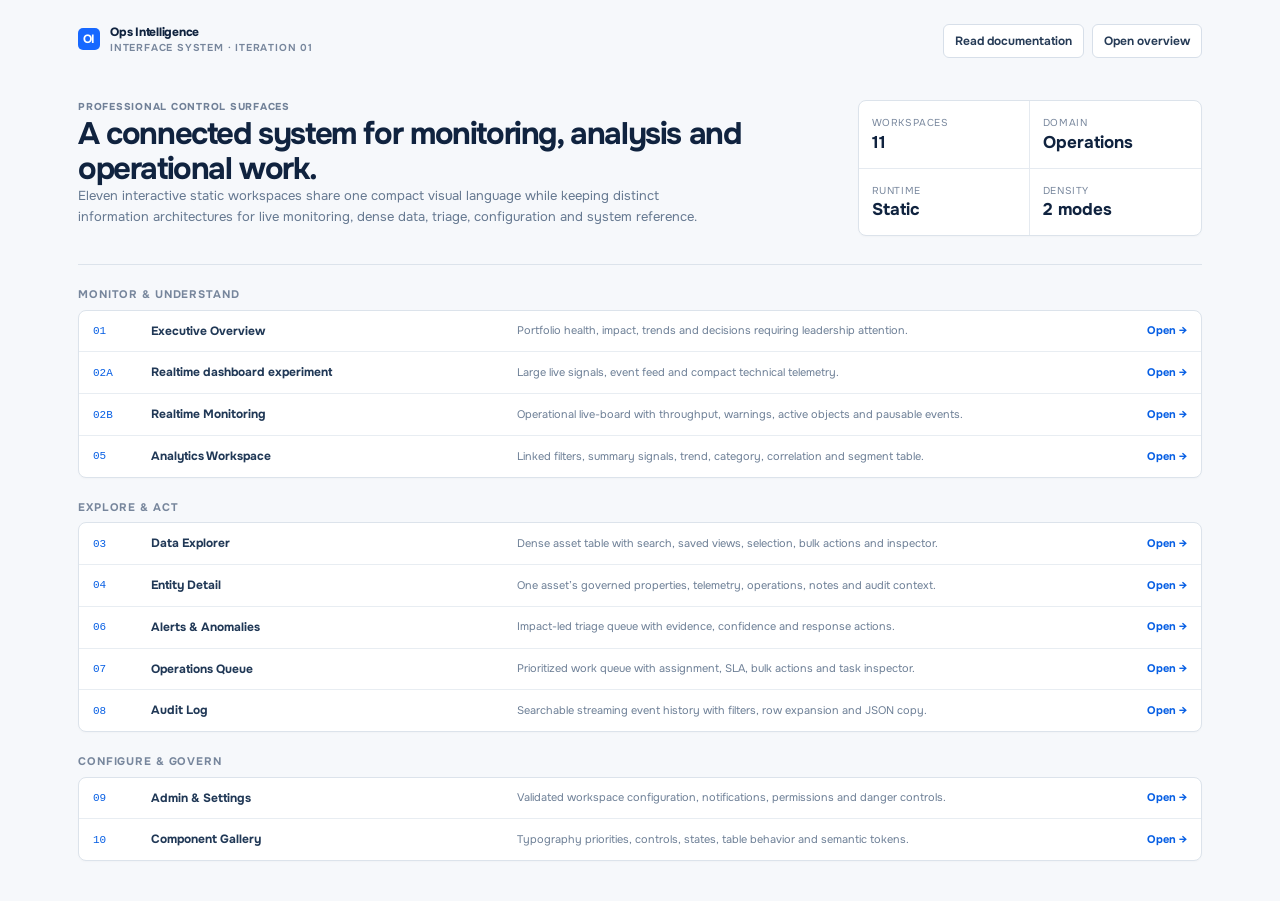
==== index.html @ 705f3518 "Initial operations intelligence prototype" ====
<!doctype html>
<html lang="en">
<head>
  <meta charset="utf-8">
  <meta name="viewport" content="width=device-width,initial-scale=1">
  <title>Ops Intelligence · Interface System</title>
  <link rel="stylesheet" href="assets/css/tokens.css">
  <link rel="stylesheet" href="assets/css/base.css">
  <link rel="stylesheet" href="assets/css/experimental-realtime.css">
  <link rel="stylesheet" href="assets/css/experimental-typography.css">
  <link rel="stylesheet" href="assets/css/workspace-pages.css">
  <link rel="stylesheet" href="assets/css/system-contract.css">
</head>
<body class="exp-body workspace-body">
  <main class="catalog-main">
    <header class="catalog-header">
      <div class="catalog-brand"><b class="catalog-brand-mark">OI</b><span>Ops Intelligence<small>Interface system · iteration 01</small></span></div>
      <div class="catalog-header-actions"><a class="ws-btn" href="README.md">Read documentation</a><a class="ws-btn ws-btn-primary" href="pages/overview.html">Open overview</a></div>
    </header>
    <section class="ws-catalog-intro">
      <div><div class="ws-eyebrow">Professional control surfaces</div><h1>A connected system for monitoring, analysis and operational work.</h1><p>Eleven interactive static workspaces share one compact visual language while keeping distinct information architectures for live monitoring, dense data, triage, configuration and system reference.</p></div>
      <div class="ws-catalog-facts"><div class="ws-catalog-fact"><span>Workspaces</span><b>11</b></div><div class="ws-catalog-fact"><span>Domain</span><b>Operations</b></div><div class="ws-catalog-fact"><span>Runtime</span><b>Static</b></div><div class="ws-catalog-fact"><span>Density</span><b>2 modes</b></div></div>
    </section>
    <section class="ws-catalog-group"><h2>Monitor &amp; understand</h2><div class="ws-catalog-list">
      <a class="ws-catalog-row" href="pages/overview.html"><span class="ws-catalog-index">01</span><strong>Executive Overview</strong><p>Portfolio health, impact, trends and decisions requiring leadership attention.</p><em>Open →</em></a>
      <a class="ws-catalog-row" href="pages/experimental-realtime.html"><span class="ws-catalog-index">02A</span><strong>Realtime dashboard experiment</strong><p>Large live signals, event feed and compact technical telemetry.</p><em>Open →</em></a>
      <a class="ws-catalog-row" href="pages/monitoring.html"><span class="ws-catalog-index">02B</span><strong>Realtime Monitoring</strong><p>Operational live-board with throughput, warnings, active objects and pausable events.</p><em>Open →</em></a>
      <a class="ws-catalog-row" href="pages/analytics.html"><span class="ws-catalog-index">05</span><strong>Analytics Workspace</strong><p>Linked filters, summary signals, trend, category, correlation and segment table.</p><em>Open →</em></a>
    </div></section>
    <section class="ws-catalog-group"><h2>Explore &amp; act</h2><div class="ws-catalog-list">
      <a class="ws-catalog-row" href="pages/data-explorer.html"><span class="ws-catalog-index">03</span><strong>Data Explorer</strong><p>Dense asset table with search, saved views, selection, bulk actions and inspector.</p><em>Open →</em></a>
      <a class="ws-catalog-row" href="pages/entity-detail.html"><span class="ws-catalog-index">04</span><strong>Entity Detail</strong><p>One asset’s governed properties, telemetry, operations, notes and audit context.</p><em>Open →</em></a>
      <a class="ws-catalog-row" href="pages/alerts.html"><span class="ws-catalog-index">06</span><strong>Alerts &amp; Anomalies</strong><p>Impact-led triage queue with evidence, confidence and response actions.</p><em>Open →</em></a>
      <a class="ws-catalog-row" href="pages/operations.html"><span class="ws-catalog-index">07</span><strong>Operations Queue</strong><p>Prioritized work queue with assignment, SLA, bulk actions and task inspector.</p><em>Open →</em></a>
      <a class="ws-catalog-row" href="pages/audit-log.html"><span class="ws-catalog-index">08</span><strong>Audit Log</strong><p>Searchable streaming event history with filters, row expansion and JSON copy.</p><em>Open →</em></a>
    </div></section>
    <section class="ws-catalog-group"><h2>Configure &amp; govern</h2><div class="ws-catalog-list">
      <a class="ws-catalog-row" href="pages/settings.html"><span class="ws-catalog-index">09</span><strong>Admin &amp; Settings</strong><p>Validated workspace configuration, notifications, permissions and danger controls.</p><em>Open →</em></a>
      <a class="ws-catalog-row" href="pages/components.html"><span class="ws-catalog-index">10</span><strong>Component Gallery</strong><p>Typography priorities, controls, states, table behavior and semantic tokens.</p><em>Open →</em></a>
    </div></section>
  </main>
</body>
</html>
---- assets/css/tokens.css ----
:root{--canvas:#f4f6f7;--surface:#fff;--surface-subtle:#f8fafb;--surface-raised:#fff;--border:#dce2e7;--border-strong:#c5cdd5;--ink:#171a1d;--ink-2:#4f5963;--muted:#7b858f;--inverse:#fff;--lime:#cff22b;--sky:#9edcf4;--blue:#3b82f6;--green:#3fa36c;--amber:#d59a22;--red:#d96555;--live:#a4d91f;--selected:#e9f2ff;--disabled:#b8c0c7;--r-xs:4px;--r-sm:6px;--r-md:10px;--r-lg:14px;--s1:4px;--s2:8px;--s3:12px;--s4:16px;--s5:20px;--s6:24px;--s8:32px;--font:Inter,ui-sans-serif,system-ui,-apple-system,BlinkMacSystemFont,"Segoe UI",sans-serif;--mono:ui-monospace,SFMono-Regular,Menlo,Consolas,monospace;--shadow:0 1px 2px rgba(20,30,40,.06);--raised:0 8px 24px rgba(20,30,40,.1);--control:36px;--row:40px;--gap:16px;--nav:232px;--chart1:#305e8e;--chart2:#8bbd27;--chart3:#d59a22;--chart4:#8b6ac9;--chart5:#d96555;--motion:160ms ease}
[data-density="compact"]{--control:30px;--row:32px;--gap:12px}
@media(prefers-reduced-motion:reduce){:root{--motion:0ms}}
---- assets/css/base.css ----
*{box-sizing:border-box}html{font-family:var(--font);color:var(--ink);background:var(--canvas);font-size:14px}body{margin:0;min-width:1080px;background:var(--canvas)}button,input,select,textarea{font:inherit}button{cursor:pointer}button:focus-visible,input:focus-visible,select:focus-visible,textarea:focus-visible,a:focus-visible{outline:3px solid color-mix(in srgb,var(--blue),white 55%);outline-offset:2px}a{color:inherit;text-decoration:none}h1,h2,h3,p{margin:0}h1{font-size:24px;letter-spacing:-.03em}h2{font-size:18px;letter-spacing:-.02em}h3{font-size:15px}.muted,.helper{color:var(--muted)}.mono{font-family:var(--mono)}.numeric{font-variant-numeric:tabular-nums;text-align:right}.sr-only{position:absolute;width:1px;height:1px;padding:0;margin:-1px;overflow:hidden;clip:rect(0,0,0,0);white-space:nowrap;border:0}.hidden{display:none!important}.no-scroll{overflow:hidden}
---- assets/css/experimental-realtime.css ----
:root{--exp-bg:#f7f8fa;--exp-panel:#fff;--exp-line:#dfe4ea;--exp-blue:#1769f4;--exp-blue-soft:#eaf2ff;--exp-cyan:#a7e4f7;--exp-lime:#d9f51d;--exp-green:#2eaf70;--exp-red:#f14343;--exp-purple:#8b64dc;--exp-yellow:#f3c329}
.exp-body{min-width:0;background:var(--exp-bg);color:#111722;font-family:"Onest",ui-sans-serif,system-ui,"Segoe UI",sans-serif;font-size:13px}
.live-dot{display:inline-block;width:7px;height:7px;margin-right:5px;border-radius:50%;background:var(--exp-green);box-shadow:0 0 0 3px color-mix(in srgb,var(--exp-green) 15%,transparent)}.live-dot.delayed{background:var(--exp-yellow)}.live-dot.offline{background:var(--exp-red)}
.exp-button,.exp-icon-button,.exp-card select{height:38px;border:1px solid #d7dde4;border-radius:7px;background:#fff;color:#273244;font-weight:620}.exp-button{padding:0 14px}.exp-icon-button{width:39px}.exp-menu-wrap{position:relative}.exp-popover{position:absolute;right:0;top:44px;z-index:20;width:210px;padding:6px;background:#fff;border:1px solid var(--exp-line);border-radius:8px;box-shadow:0 14px 36px rgba(31,42,58,.14)}.exp-popover button{display:block;width:100%;padding:10px;border:0;border-radius:5px;background:transparent;text-align:left}.exp-popover button:hover{background:#f2f5f8}
.exp-dashboard{display:grid;grid-template-columns:minmax(210px,.9fr) minmax(190px,.78fr) minmax(300px,1.35fr) minmax(300px,1.25fr);grid-template-areas:"active signals pressure composition" "active errors pressure composition" "events performance performance performance" "events status status mix";gap:13px;align-items:stretch}.exp-card{min-width:0;padding:17px;background:var(--exp-panel);border:1px solid var(--exp-line);border-radius:8px;box-shadow:0 1px 2px rgba(30,45,60,.025)}.exp-card-title{display:flex;align-items:center;gap:8px;font-weight:720;text-transform:lowercase}.exp-card-title span{font-size:15px}.exp-card-head{display:flex;justify-content:space-between;align-items:flex-start;gap:12px;margin-bottom:14px}.exp-card-head h2{font-size:13px;letter-spacing:0}.exp-card-head>span,.exp-card-head p{color:#7b8796;font-size:11px}.exp-card-head p{margin-top:4px}.exp-card-head select{height:32px;padding:0 30px 0 10px}
.exp-active{grid-area:active;display:flex;flex-direction:column;min-height:260px;background:linear-gradient(145deg,#e5f827 0%,var(--exp-lime) 52%,#cff20f 100%);border-color:#cee90d}.exp-active .exp-spark{width:100%;height:62px;margin:17px 0 auto}.exp-spark path{fill:none;stroke:#729300;stroke-width:2;stroke-linecap:round;stroke-linejoin:round}.exp-big-number{font-size:42px;font-weight:760;letter-spacing:-.05em;line-height:1}.exp-mid-number{margin-top:auto;font-size:32px;font-weight:760;letter-spacing:-.04em}.exp-delta{margin-top:8px;font-size:11px;font-weight:650}.exp-delta.positive{color:#217642}.exp-active .exp-delta.positive{color:#294e09}.exp-delta.negative{color:#d82929}.exp-signals{grid-area:signals;display:flex;flex-direction:column;min-height:122px;background:linear-gradient(140deg,#ddf6ff,var(--exp-cyan));border-color:#9bdced}.exp-signals .exp-card-title{color:#087fae}.exp-errors{grid-area:errors;display:flex;flex-direction:column;min-height:122px;border-color:#ff8585;box-shadow:inset 0 0 0 1px #ffe1e1}.exp-errors .exp-card-title,.exp-errors .exp-mid-number{color:#df2525}.exp-errors.is-selected{background:#fff1f1}
.exp-pressure{grid-area:pressure}.exp-ranking{list-style:none;padding:0;margin:0;display:grid}.exp-ranking li{border-bottom:1px solid #edf0f3}.exp-ranking li:last-child{border:0}.exp-ranking button{display:grid;grid-template-columns:minmax(0,1fr) 90px 28px;align-items:center;gap:9px;width:100%;min-height:42px;padding:0;border:0;background:transparent;text-align:left}.exp-ranking button:hover,.exp-ranking button:focus-visible{background:#f7f9fc}.exp-ranking span{overflow:hidden;text-overflow:ellipsis;white-space:nowrap}.exp-ranking i,.exp-mini-bars i{height:5px;border-radius:6px;background:#e9edf1;overflow:hidden}.exp-ranking i b,.exp-mini-bars i b{display:block;width:var(--value);height:100%;border-radius:inherit;background:var(--exp-blue)}.exp-ranking strong{font-variant-numeric:tabular-nums;text-align:right}.exp-selection{margin-top:10px;padding:9px 10px;border-radius:6px;background:#f4f7fa;color:#647182;font-size:11px}
.exp-composition{grid-area:composition}.exp-donut-layout{display:grid;grid-template-columns:minmax(120px,1fr) minmax(130px,1fr);align-items:center;gap:18px}.exp-donut{position:relative;max-width:165px;margin:auto}.exp-donut svg{display:block;width:100%;transform:rotate(-90deg)}.donut-base,.donut-segment{fill:none;stroke-width:7}.donut-base{stroke:#edf0f4}.donut-segment{stroke-linecap:butt}.donut-segment.telemetry{stroke:var(--exp-blue)}.donut-segment.sla{stroke:#42b77c}.donut-segment.finance{stroke:var(--exp-yellow)}.donut-segment.workflow{stroke:var(--exp-purple)}.exp-donut span{position:absolute;inset:0;display:grid;place-content:center;text-align:center}.exp-donut span b{font-size:25px}.exp-donut span small{color:#6d7887}.exp-legend{list-style:none;padding:0;margin:0;display:grid;gap:13px}.exp-legend li{display:grid;grid-template-columns:9px 1fr auto;align-items:center;gap:9px}.exp-legend i{width:8px;height:8px;border-radius:50%}.exp-legend i.telemetry{background:var(--exp-blue)}.exp-legend i.sla{background:#42b77c}.exp-legend i.finance{background:var(--exp-yellow)}.exp-legend i.workflow{background:var(--exp-purple)}
.exp-events{grid-area:events;min-height:510px}.exp-segmented{display:flex;padding:2px;border:1px solid var(--exp-line);border-radius:6px}.exp-segmented button{height:25px;padding:0 8px;border:0;border-radius:4px;background:transparent;color:#687586;font-size:10px}.exp-segmented button.active{color:#172033;background:#edf2f8;font-weight:700}.exp-event-list{display:grid}.exp-event{display:grid;grid-template-columns:57px auto minmax(65px,1fr) auto;align-items:center;gap:8px;min-height:39px;border-bottom:1px solid #eef1f4;font-family:var(--mono);font-size:11px}.exp-event:last-child{border-bottom:0}.exp-event time{color:#8994a2}.exp-event-tag{padding:4px 7px;border-radius:4px;background:#edf1f6;color:#566274;font-weight:700}.exp-event-tag.warning{color:#a96200;background:#fff0d2}.exp-event-tag.critical{color:#d42323;background:#ffe3e3}.exp-event-tag.success{color:#17814d;background:#e2f5e9}.exp-event a{overflow:hidden;color:#1264d8;font-weight:650;text-overflow:ellipsis;white-space:nowrap}.exp-event strong{color:#667284;font-weight:500}.exp-event.hidden{display:none}
.exp-performance{grid-area:performance;min-height:324px}.exp-inline-metrics{display:grid;grid-template-columns:repeat(4,1fr);margin:2px 0 12px;border-bottom:1px solid #edf0f3}.exp-inline-metric{padding:0 14px 13px;border-right:1px solid #edf0f3}.exp-inline-metric:first-child{padding-left:0}.exp-inline-metric:last-child{border:0}.exp-inline-metric span{display:block;color:#7c8897;font-size:10px}.exp-inline-metric b{display:inline-block;margin-top:8px;font-size:20px}.exp-inline-metric em{margin-left:6px;font-size:10px;font-style:normal}.exp-inline-metric em.good{color:#16955a}.exp-inline-metric em.bad{color:#e33939}.exp-chart{position:relative;height:200px}.exp-chart svg{display:block;width:100%;height:100%;overflow:visible}.exp-chart .grid{stroke:#e8ecf1;stroke-dasharray:3 3}.exp-chart .axis-label{fill:#8792a0;font-size:9px}.exp-chart .series{fill:none;stroke:var(--exp-blue);stroke-width:2}.exp-chart .area{fill:url(#exp-area)}.exp-chart .point{fill:#fff;stroke:var(--exp-blue);stroke-width:1.5}.exp-chart .point-hit{fill:transparent;cursor:crosshair}.exp-chart .point-hit:focus+.point{stroke-width:4}.exp-chart .threshold{stroke:var(--exp-red);stroke-width:1;stroke-dasharray:4 4}.exp-tooltip{position:absolute;z-index:4;display:none;min-width:78px;padding:7px 8px;border-radius:5px;color:#fff;background:#182130;font-size:10px;pointer-events:none}.exp-tooltip.show{display:block}.exp-chart-foot{display:flex;justify-content:space-between;gap:14px;margin-top:5px;color:#85909e;font-size:10px}
.exp-status{grid-area:status}.exp-status-grid{display:grid;grid-template-columns:repeat(4,1fr);gap:8px}.exp-status-grid button{display:grid;gap:7px;min-height:92px;padding:11px;border:1px solid #e2ece6;border-radius:6px;background:#f5faf7;text-align:left}.exp-status-grid button span,.exp-status-grid button small{color:#198b54}.exp-status-grid button b{margin-top:auto;font-size:16px}.exp-status-grid button.degraded{border-color:#f4e5b8;background:#fffaf0}.exp-status-grid button.degraded span,.exp-status-grid button.degraded small{color:#b27200}
.exp-mix{grid-area:mix}.exp-mini-bars{list-style:none;padding:0;margin:0;display:grid;gap:12px}.exp-mini-bars li{display:grid;grid-template-columns:92px 1fr 35px;align-items:center;gap:8px;font-size:10px}.exp-mini-bars strong{text-align:right}
.exp-toast{position:fixed;right:18px;bottom:18px;z-index:60;max-width:320px;padding:11px 14px;border-radius:7px;color:#fff;background:#1d2735;box-shadow:0 12px 30px rgba(16,25,38,.22);opacity:0;transform:translateY(8px);pointer-events:none;transition:var(--motion)}.exp-toast.show{opacity:1;transform:none}
@media(max-width:1280px){.exp-dashboard{grid-template-columns:1fr 1fr;grid-template-areas:"active signals" "active errors" "performance performance" "pressure composition" "events events" "status mix"}.exp-active{min-height:255px}.exp-events{min-height:0}.exp-event-list{grid-template-columns:1fr 1fr;column-gap:18px}.exp-event:nth-child(5){border-bottom:0}}
@media(max-width:900px){.exp-dashboard{grid-template-columns:1fr 1fr}.exp-status-grid{grid-template-columns:1fr 1fr}}
@media(max-width:620px){.exp-dashboard{display:flex;flex-direction:column}.exp-active{order:1;min-height:230px}.exp-performance{order:2}.exp-signals{order:3}.exp-errors{order:4}.exp-pressure{order:5}.exp-composition{order:6}.exp-events{order:7}.exp-status{order:8}.exp-mix{order:9}.exp-inline-metrics{grid-template-columns:1fr 1fr}.exp-inline-metric:nth-child(2){border-right:0}.exp-inline-metric:nth-child(n+3){padding-top:12px}.exp-event-list{grid-template-columns:1fr}.exp-event{grid-template-columns:52px auto minmax(50px,1fr)}.exp-event strong{display:none}.exp-donut-layout{grid-template-columns:1fr 1fr}.exp-chart-foot{display:grid}}
@media(prefers-reduced-motion:reduce){.exp-toast{transition:none}}
---- assets/css/experimental-typography.css ----
/* Experimental realtime typography profile: semantic roles, not ad-hoc sizes. */
:root{
 --exp-type-axis:10px;
 --exp-type-meta:11px;
 --exp-type-ui:13px;
 --exp-type-section:15px;
 --exp-type-page:24px;
 --exp-type-metric:32px;
 --exp-type-metric-hero:42px;
}

.exp-body{font-size:var(--exp-type-ui);line-height:1.35}
.exp-card-title{font-size:var(--exp-type-ui)}
.exp-card-head>span,.exp-card-head p,.exp-delta,.exp-selection,.exp-segmented button,.exp-event,.exp-inline-metric span,.exp-inline-metric em,.exp-tooltip,.exp-chart-foot,.exp-status-grid button small,.exp-mini-bars li{font-size:var(--exp-type-meta)}
.exp-card-head h2{font-size:var(--exp-type-section);line-height:1.2}
.exp-big-number{font-size:var(--exp-type-metric-hero)}
.exp-mid-number,.exp-donut span b{font-size:var(--exp-type-metric)}
.exp-inline-metric b,.exp-status-grid button b{font-size:var(--exp-type-section)}
.exp-chart .axis-label{font-size:var(--exp-type-axis)}
---- assets/css/workspace-pages.css ----
/* Shared workspace layer for the approved light operational style. */
.workspace-body{background:#f6f8fb;color:#10233f}.workspace-body,.workspace-body button,.workspace-body input,.workspace-body select,.workspace-body textarea{font-family:var(--font)}
.ws-eyebrow{color:#6e7f97;font-size:11px;font-weight:760;letter-spacing:.08em;text-transform:uppercase;margin-bottom:5px}.ws-inline-actions{display:flex;align-items:center;gap:8px;flex-wrap:wrap}.catalog-main{min-width:0;max-width:1180px;margin:0 auto;padding:24px 28px 40px}.catalog-header{display:flex;align-items:flex-start;justify-content:space-between;gap:24px;margin-bottom:20px}.catalog-brand{display:flex;align-items:center;gap:10px;font-weight:760;letter-spacing:-.02em}.catalog-brand-mark{width:22px;height:22px;border-radius:5px;background:#1768ff;color:#fff;display:grid;place-items:center;font-size:12px}.catalog-brand small{display:block;color:#77869c;font-size:10px;font-weight:650;letter-spacing:.08em;text-transform:uppercase}.catalog-header-actions{display:flex;align-items:center;gap:8px;flex-wrap:wrap}
.ws-btn,.ws-select,.ws-input{min-height:34px;border:1px solid #d7dfe9;border-radius:7px;background:#fff;color:#18304e;font-size:12px;font-weight:650;padding:0 11px}.ws-btn{cursor:pointer;display:inline-flex;align-items:center;justify-content:center;gap:7px}.ws-btn:hover{border-color:#aebdce;background:#f8fafc}.ws-btn:focus-visible,.ws-select:focus-visible,.ws-input:focus-visible,.ws-tab:focus-visible,.ws-list-row:focus-visible{outline:3px solid rgba(23,104,255,.2);outline-offset:1px}.ws-btn-primary{background:#1768ff;border-color:#1768ff;color:#fff}.ws-btn-primary:hover{background:#075ce7;border-color:#075ce7}.ws-btn-quiet{border-color:transparent;background:transparent;color:#60738d}.ws-btn-danger{color:#ad2f2f;border-color:#efcaca;background:#fffafa}.ws-btn[disabled]{opacity:.45;cursor:not-allowed}.ws-input{font-weight:500;min-width:180px}.ws-input::placeholder{color:#91a0b4}.ws-control-sm{min-height:30px;padding:0 9px}.ws-icon-btn{width:34px;padding:0}.ws-live{display:inline-flex;align-items:center;gap:6px;color:#16834f;font-size:11px;font-weight:750}.ws-live-dot{width:7px;height:7px;border-radius:50%;background:#26b76e;box-shadow:0 0 0 4px rgba(38,183,110,.1)}
.ws-signal-strip{display:grid;grid-template-columns:repeat(var(--columns,4),minmax(0,1fr));border:1px solid #dce3eb;background:#fff;border-radius:9px;margin-bottom:14px;overflow:hidden}.ws-signal{padding:13px 15px;border-right:1px solid #e4e9ef;min-width:0}.ws-signal:last-child{border-right:0}.ws-signal-label{font-size:10px;text-transform:uppercase;letter-spacing:.07em;color:#77869c;font-weight:760}.ws-signal-value{font-size:20px;font-weight:760;letter-spacing:-.025em;margin-top:5px}.ws-signal-meta{font-size:11px;color:#74859c;margin-top:3px}.ws-positive{color:#138453}.ws-negative{color:#c63b3b}.ws-warning{color:#b86900}.ws-blue{color:#075fe4}
.ws-surface{background:#fff;border:1px solid #dce3eb;border-radius:9px;min-width:0}.ws-surface-head{padding:14px 16px 11px;border-bottom:1px solid #e7ebf0;display:flex;align-items:flex-start;justify-content:space-between;gap:16px}.ws-surface-title{font-size:14px;margin:0;font-weight:760;letter-spacing:-.01em}.ws-surface-note{font-size:11px;color:#77869c;margin:3px 0 0;line-height:1.4}.ws-surface-body{padding:16px}.ws-question{font-size:11px;color:#657890;margin:0 0 12px;line-height:1.45}.ws-rule{border:0;border-top:1px solid #e6ebf1;margin:0}
.ws-control-bar{display:flex;align-items:center;gap:8px;flex-wrap:wrap;padding:10px 12px;border:1px solid #dce3eb;background:#fff;border-radius:9px;margin-bottom:14px}.ws-control-bar .ws-spacer{margin-left:auto}.ws-chip{display:inline-flex;align-items:center;gap:6px;min-height:26px;padding:0 8px;border-radius:5px;background:#eef3f9;color:#536980;font-size:11px;font-weight:700}.ws-chip button{border:0;background:transparent;color:inherit;cursor:pointer;padding:0}.ws-badge{display:inline-flex;align-items:center;gap:6px;white-space:nowrap;padding:4px 8px;border-radius:5px;background:#edf2f7;color:#536980;font-size:11px;font-weight:750}.ws-badge::before{content:"";width:6px;height:6px;border-radius:50%;background:currentColor}.ws-badge.critical{background:#fff0f0;color:#bd3232}.ws-badge.warning{background:#fff5df;color:#b66700}.ws-badge.healthy,.ws-badge.success{background:#e8f7ef;color:#138453}.ws-badge.info{background:#eaf2ff;color:#075fe4}.ws-badge.neutral::before{display:none}.ws-kbd{font-family:ui-monospace,SFMono-Regular,Consolas,monospace;font-size:10px;border:1px solid #dce3eb;border-bottom-width:2px;border-radius:4px;padding:2px 5px;color:#718198;background:#fff}
.ws-tabs{display:flex;gap:18px;border-bottom:1px solid #dce3eb;margin-bottom:14px}.ws-tab{border:0;border-bottom:2px solid transparent;background:transparent;color:#718198;font-size:12px;font-weight:700;padding:9px 1px;cursor:pointer}.ws-tab.is-active{color:#075fe4;border-bottom-color:#1768ff}.ws-tab-count{margin-left:5px;padding:2px 5px;border-radius:4px;background:#edf2f7;color:#64758b;font-size:10px}
.ws-table-wrap{overflow:auto}.ws-table{width:100%;border-collapse:separate;border-spacing:0;font-size:12px}.ws-table th{position:sticky;top:0;z-index:2;text-align:left;background:#f8fafc;color:#657890;font-size:10px;text-transform:uppercase;letter-spacing:.055em;font-weight:760;border-bottom:1px solid #dce3eb;padding:9px 11px;white-space:nowrap}.ws-table td{padding:9px 11px;border-bottom:1px solid #edf0f4;color:#263d5b;vertical-align:middle}.ws-table tbody tr:last-child td{border-bottom:0}.ws-table tbody tr:hover td{background:#fafcff}.ws-table .num{text-align:right;font-variant-numeric:tabular-nums}.ws-table .mono{font-family:ui-monospace,SFMono-Regular,Consolas,monospace;font-size:11px}.ws-table a{color:#075fe4;font-weight:700;text-decoration:none}.ws-table .muted{color:#74859c}.ws-cell-title{font-weight:720;color:#152c49;max-width:260px;overflow:hidden;text-overflow:ellipsis;white-space:nowrap}.ws-row-detail td{background:#f8fafc!important;padding:13px 16px}.ws-json{margin:0;font:11px/1.55 ui-monospace,SFMono-Regular,Consolas,monospace;white-space:pre-wrap;color:#405873}
.ws-chart{position:relative;min-height:230px}.ws-chart svg{display:block;width:100%;height:auto;overflow:visible}.ws-chart text{font-family:var(--font);fill:#8290a4;font-size:10px}.ws-chart .grid{stroke:#e4eaf1;stroke-width:1}.ws-chart .axis{stroke:#cbd5e1}.ws-chart .line{fill:none;stroke:#1768ff;stroke-width:2}.ws-chart .area{fill:url(#wsArea)}.ws-chart .threshold{fill:#fff4df}.ws-chart .point{fill:#fff;stroke:#1768ff;stroke-width:2;cursor:crosshair}.ws-chart .point:hover,.ws-chart .point:focus{r:5;stroke-width:3;outline:none}.ws-chart .anomaly{fill:#fff;stroke:#d94a4a;stroke-width:2.5}.ws-chart-readout{min-height:18px;color:#59708c;font-size:11px;margin-top:7px}.ws-bars{display:grid;gap:12px}.ws-bar-row{display:grid;grid-template-columns:minmax(90px,1.1fr) minmax(100px,3fr) 48px;gap:10px;align-items:center;font-size:11px}.ws-bar-label{overflow:hidden;text-overflow:ellipsis;white-space:nowrap;color:#425976}.ws-bar-track{height:7px;border-radius:4px;background:#edf1f5;overflow:hidden}.ws-bar-fill{height:100%;background:#1768ff;border-radius:4px}.ws-bar-value{text-align:right;font-variant-numeric:tabular-nums;color:#1d3553;font-weight:700}
.ws-monitor-grid{display:grid;grid-template-columns:minmax(0,1.55fr) minmax(280px,.72fr);gap:14px}.ws-monitor-lower{display:grid;grid-template-columns:minmax(320px,.9fr) minmax(0,1.4fr);gap:14px;margin-top:14px}.ws-feed{display:grid}.ws-event{display:grid;grid-template-columns:68px 80px minmax(0,1fr);gap:10px;padding:9px 0;border-bottom:1px solid #edf0f4;font:11px/1.4 ui-monospace,SFMono-Regular,Consolas,monospace}.ws-event:last-child{border-bottom:0}.ws-event time{color:#8492a5}.ws-event-copy{color:#3c526e;overflow-wrap:anywhere}.ws-alert-row{border-left:3px solid #d9a022;padding:10px 12px;border-bottom:1px solid #edf0f4;cursor:pointer}.ws-alert-row.critical{border-left-color:#d94a4a}.ws-alert-row:last-child{border-bottom:0}.ws-alert-top{display:flex;justify-content:space-between;gap:10px;font-size:11px}.ws-alert-name{font-weight:730;color:#203856}.ws-alert-copy{font-size:11px;color:#687b93;margin-top:5px;line-height:1.4}.ws-alert-impact{font-weight:750;color:#b13636;white-space:nowrap}
.ws-entity-hero{display:grid;grid-template-columns:minmax(0,1fr) auto;gap:20px;padding:18px 20px;background:#fff;border:1px solid #dce3eb;border-radius:9px;margin-bottom:12px}.ws-entity-id{font:11px ui-monospace,SFMono-Regular,Consolas,monospace;color:#075fe4;font-weight:700}.ws-entity-name{font-size:20px;letter-spacing:-.025em;font-weight:760;margin:5px 0}.ws-entity-meta{display:flex;gap:16px;flex-wrap:wrap;color:#657890;font-size:12px}.ws-inline-alert{display:flex;gap:12px;align-items:flex-start;padding:11px 13px;border-radius:7px;border-left:3px solid #d94a4a;background:#fff4f4;color:#6a3434;font-size:12px;margin-bottom:14px}.ws-inline-alert strong{color:#9e2e2e}.ws-entity-grid{display:grid;grid-template-columns:240px minmax(0,1.25fr) minmax(260px,.75fr);gap:14px}.ws-property-list{margin:0}.ws-property{padding:10px 0;border-bottom:1px solid #edf0f4}.ws-property:last-child{border-bottom:0}.ws-property dt{font-size:10px;text-transform:uppercase;letter-spacing:.06em;color:#8290a4;font-weight:750}.ws-property dd{margin:4px 0 0;color:#203856;font-size:12px;font-weight:650}.ws-timeline{position:relative}.ws-timeline-item{display:grid;grid-template-columns:12px 1fr;gap:10px;padding-bottom:15px}.ws-timeline-dot{width:8px;height:8px;border-radius:50%;background:#1768ff;margin-top:4px;box-shadow:0 0 0 3px #eaf2ff}.ws-timeline-copy{font-size:12px;color:#314966;line-height:1.4}.ws-timeline-copy time{display:block;color:#8492a5;font-size:10px;margin-top:3px}.ws-related{display:grid;gap:8px}.ws-related a{display:flex;justify-content:space-between;gap:10px;padding:9px 10px;border:1px solid #e4e9ef;border-radius:6px;color:#27415f;text-decoration:none;font-size:11px}.ws-tab-panel[hidden]{display:none}
.ws-analytics-grid{display:grid;grid-template-columns:minmax(0,1.65fr) minmax(260px,.72fr);gap:14px}.ws-analytics-lower{display:grid;grid-template-columns:minmax(300px,.9fr) minmax(0,1.35fr);gap:14px;margin-top:14px}.ws-summary-line{display:flex;gap:0;border:1px solid #dce3eb;border-radius:9px;background:#fff;margin-bottom:14px;overflow:hidden}.ws-summary-item{min-width:0;flex:1;padding:12px 15px;border-right:1px solid #e4e9ef}.ws-summary-item:last-child{border-right:0}.ws-summary-item strong{font-size:17px;display:block;letter-spacing:-.02em}.ws-summary-item span{font-size:10px;color:#77869c;text-transform:uppercase;letter-spacing:.06em;font-weight:720}.ws-annotation{display:flex;align-items:flex-start;gap:9px;padding:9px 11px;background:#fff9eb;border:1px solid #f0dfad;border-radius:6px;font-size:11px;color:#705018;margin-top:10px}
.ws-alert-layout{display:grid;grid-template-columns:minmax(430px,1.35fr) minmax(330px,.75fr);gap:14px}.ws-alert-list{max-height:665px;overflow:auto}.ws-list-row{display:grid;grid-template-columns:5px minmax(0,1fr) auto;gap:12px;padding:13px 14px;border-bottom:1px solid #e8edf2;background:#fff;cursor:pointer}.ws-list-row:hover,.ws-list-row.is-active{background:#f8fbff}.ws-severity-edge{border-radius:4px;background:#d8a028}.ws-severity-edge.critical{background:#d94a4a}.ws-list-row h3{font-size:12px;margin:0;color:#193452}.ws-list-row p{font-size:11px;color:#6b7e95;margin:4px 0 0;line-height:1.4}.ws-list-meta{display:flex;gap:10px;align-items:center;margin-top:8px;color:#73849a;font-size:10px}.ws-list-impact{text-align:right;font-size:11px;color:#718198}.ws-list-impact strong{display:block;font-size:13px;color:#a93636}.ws-inspector{position:sticky;top:14px}.ws-inspector-empty{padding:60px 24px;text-align:center;color:#7d8da2;font-size:12px}.ws-inspector-section{padding:14px 16px;border-bottom:1px solid #e8edf2}.ws-inspector-section:last-child{border-bottom:0}.ws-inspector-section h3{font-size:10px;text-transform:uppercase;letter-spacing:.06em;color:#7b8ba0;margin:0 0 8px}.ws-inspector-section p{margin:0;color:#314966;font-size:12px;line-height:1.55}.ws-detail-grid{display:grid;grid-template-columns:1fr 1fr;gap:12px}.ws-detail-grid span{font-size:10px;color:#8391a3;display:block}.ws-detail-grid strong{font-size:11px;color:#2b425f;display:block;margin-top:3px}
.ws-audit-toolbar{display:grid;grid-template-columns:minmax(220px,1.4fr) repeat(3,minmax(120px,.6fr)) auto;gap:8px}.ws-audit-table{max-height:650px}.ws-live-pulse{animation:wsPulse 2s infinite}@keyframes wsPulse{50%{opacity:.45}}
.ws-settings-layout{display:grid;grid-template-columns:190px minmax(0,760px);gap:22px;align-items:start}.ws-settings-nav{position:sticky;top:20px;padding:7px}.ws-settings-nav button{display:block;width:100%;text-align:left;border:0;background:transparent;color:#62758e;padding:9px 10px;border-radius:6px;font-size:12px;cursor:pointer}.ws-settings-nav button.is-active{background:#eaf2ff;color:#075fe4;font-weight:700}.ws-form-section{padding:18px 20px;border-bottom:1px solid #e5eaf0}.ws-form-section:last-child{border-bottom:0}.ws-form-section h2{font-size:15px;margin:0 0 4px}.ws-form-section>p{font-size:11px;color:#74859b;margin:0 0 17px}.ws-field{display:grid;grid-template-columns:190px minmax(0,1fr);gap:20px;margin-bottom:17px;align-items:start}.ws-field-label{font-size:12px;color:#2f4866;font-weight:700;padding-top:8px}.ws-help{display:block;font-size:10px;color:#8290a4;margin-top:5px;line-height:1.4}.ws-field .ws-input,.ws-field .ws-select{width:100%}.ws-field-error{color:#bd3232;font-size:10px;margin-top:5px;display:none}.ws-field.is-invalid .ws-input{border-color:#d94a4a}.ws-field.is-invalid .ws-field-error{display:block}.ws-switch-row{display:flex;justify-content:space-between;gap:20px;padding:10px 0;border-bottom:1px solid #edf0f4}.ws-switch-row:last-child{border-bottom:0}.ws-switch-copy strong{display:block;font-size:12px;color:#29415f}.ws-switch-copy span{display:block;font-size:10px;color:#7a899d;margin-top:3px}.ws-switch{position:relative;width:36px;height:20px;border:0;border-radius:12px;background:#cbd5e1;cursor:pointer;flex:0 0 auto}.ws-switch::after{content:"";position:absolute;width:16px;height:16px;border-radius:50%;background:#fff;top:2px;left:2px;box-shadow:0 1px 3px #74859c;transition:transform .15s}.ws-switch[aria-checked=true]{background:#1768ff}.ws-switch[aria-checked=true]::after{transform:translateX(16px)}.ws-save-bar{position:sticky;bottom:12px;margin-top:12px;padding:10px 12px;border:1px solid #ccd8e6;border-radius:8px;background:rgba(255,255,255,.96);box-shadow:0 8px 25px rgba(31,50,73,.12);display:none;align-items:center;gap:10px}.ws-save-bar.is-visible{display:flex}.ws-save-bar span{font-size:11px;color:#586e88;margin-right:auto}.ws-permission{width:100%;border-collapse:collapse;font-size:11px}.ws-permission th,.ws-permission td{padding:8px;border-bottom:1px solid #e8edf2;text-align:center}.ws-permission th:first-child,.ws-permission td:first-child{text-align:left}
.ws-gallery-nav{display:flex;gap:8px;flex-wrap:wrap;margin-bottom:14px}.ws-gallery-section{margin-bottom:14px}.ws-gallery-grid{display:grid;grid-template-columns:repeat(3,minmax(0,1fr));gap:12px;padding:16px}.ws-swatch{height:74px;border-radius:6px;padding:9px;display:flex;align-items:flex-end;font-size:10px;font-weight:700}.ws-type-row{display:grid;grid-template-columns:70px minmax(0,1fr) 100px;gap:14px;align-items:baseline;padding:11px 0;border-bottom:1px solid #edf0f4}.ws-type-row:last-child{border-bottom:0}.ws-type-token{font:10px ui-monospace,SFMono-Regular,Consolas,monospace;color:#72839a}.ws-state-demo{padding:14px;border:1px dashed #d4dde8;border-radius:7px;min-height:96px;display:flex;align-items:center;justify-content:center}.ws-empty{text-align:center;color:#74859c;font-size:11px}.ws-empty strong{display:block;color:#314966;font-size:12px;margin-bottom:4px}.ws-skeleton{width:100%;display:grid;gap:9px}.ws-skeleton i{height:10px;border-radius:5px;background:linear-gradient(90deg,#edf1f5,#f8fafc,#edf1f5);background-size:200% 100%;animation:wsShimmer 1.5s infinite}.ws-skeleton i:nth-child(2){width:82%}.ws-skeleton i:nth-child(3){width:64%}@keyframes wsShimmer{to{background-position:-200% 0}}
.ws-toast{position:fixed;right:22px;bottom:22px;z-index:70;display:none;max-width:330px;padding:11px 13px;border-radius:7px;background:#142b47;color:#fff;font-size:11px;box-shadow:0 10px 30px rgba(15,35,59,.22)}.ws-toast.is-visible{display:block}.ws-loading{opacity:.58;pointer-events:none}.ws-no-results{padding:55px 20px;text-align:center;color:#718198}.ws-no-results strong{display:block;color:#2d4664;font-size:13px;margin-bottom:5px}
.ws-catalog-intro{display:grid;grid-template-columns:minmax(0,1.2fr) minmax(240px,.55fr);gap:28px;padding:22px 0 28px;border-bottom:1px solid #dce3eb;margin-bottom:18px}.ws-catalog-intro h1{font-size:31px;line-height:1.12;max-width:780px;margin:0;letter-spacing:-.045em}.ws-catalog-intro p{font-size:13px;line-height:1.6;color:#657890;max-width:650px}.ws-catalog-facts{display:grid;grid-template-columns:1fr 1fr;border:1px solid #dce3eb;background:#fff;border-radius:9px}.ws-catalog-fact{padding:13px;border-bottom:1px solid #e5eaf0}.ws-catalog-fact:nth-child(odd){border-right:1px solid #e5eaf0}.ws-catalog-fact:nth-last-child(-n+2){border-bottom:0}.ws-catalog-fact b{display:block;font-size:17px}.ws-catalog-fact span{font-size:10px;color:#77869c;text-transform:uppercase;letter-spacing:.06em}.ws-catalog-group{margin-top:22px}.ws-catalog-group h2{font-size:11px;text-transform:uppercase;letter-spacing:.08em;color:#77869c;margin:0 0 7px}.ws-catalog-list{border:1px solid #dce3eb;border-radius:9px;overflow:hidden;background:#fff}.ws-catalog-row{display:grid;grid-template-columns:44px minmax(210px,.8fr) minmax(260px,1.4fr) auto;align-items:center;gap:14px;padding:12px 14px;border-bottom:1px solid #e8edf2;text-decoration:none;color:#203856}.ws-catalog-row:last-child{border-bottom:0}.ws-catalog-row:hover{background:#f8fbff}.ws-catalog-index{font:11px ui-monospace,SFMono-Regular,Consolas,monospace;color:#075fe4}.ws-catalog-row strong{font-size:12px}.ws-catalog-row p{font-size:11px;color:#6d7f96;margin:0;line-height:1.4}.ws-catalog-row em{font-style:normal;font-size:11px;color:#075fe4;font-weight:700}
.workspace-body[data-density=compact] .ws-table td{padding-top:6px;padding-bottom:6px}.workspace-body[data-density=compact] .ws-list-row{padding-top:9px;padding-bottom:9px}.workspace-body[data-density=compact] .ws-surface-body{padding:12px}.workspace-body[data-density=compact] .ws-signal{padding-top:9px;padding-bottom:9px}
@media(max-width:1100px){.ws-monitor-grid,.ws-alert-layout,.ws-analytics-grid{grid-template-columns:1fr}.ws-entity-grid{grid-template-columns:210px minmax(0,1fr)}.ws-entity-grid>:last-child{grid-column:2}.ws-gallery-grid{grid-template-columns:repeat(2,minmax(0,1fr))}}
@media(max-width:760px){.catalog-main{padding:18px 14px 36px}.catalog-header{display:block}.catalog-header-actions{margin-top:14px}.ws-signal-strip{grid-template-columns:repeat(2,minmax(0,1fr))}.ws-signal:nth-child(2){border-right:0}.ws-signal:nth-child(-n+2){border-bottom:1px solid #e4e9ef}.ws-monitor-lower,.ws-analytics-lower,.ws-entity-grid,.ws-settings-layout{grid-template-columns:1fr}.ws-entity-grid>:last-child{grid-column:auto}.ws-settings-nav{position:static;display:flex;overflow:auto}.ws-settings-nav button{white-space:nowrap}.ws-field{grid-template-columns:1fr;gap:4px}.ws-field-label{padding-top:0}.ws-gallery-grid{grid-template-columns:1fr}.ws-audit-toolbar{grid-template-columns:1fr 1fr}.ws-audit-toolbar .ws-input{grid-column:1/-1}.ws-list-row{grid-template-columns:4px minmax(0,1fr)}.ws-list-impact{grid-column:2;text-align:left;display:flex;gap:7px}.ws-list-impact strong{display:inline}.ws-summary-line{overflow:auto}.ws-summary-item{min-width:140px}}
@media(max-width:760px){.ws-catalog-intro{grid-template-columns:1fr}.ws-catalog-row{grid-template-columns:32px 1fr auto}.ws-catalog-row p{grid-column:2/-1}.ws-catalog-row em{grid-row:1;grid-column:3}}
@media(prefers-reduced-motion:reduce){.ws-live-pulse,.ws-skeleton i{animation:none}.ws-switch::after{transition:none}}
---- assets/css/system-contract.css ----
@import url("https://fonts.googleapis.com/css2?family=Onest:wght@400;500;600;700;800&display=optional");

/*
 * Canonical cross-screen contract.
 * OpsShell is the sole owner of navigation, page header, density and responsive
 * shell behavior. Page-specific layers own only the evidence composition below.
 */
:root{
 --font:"Onest",ui-sans-serif,system-ui,-apple-system,BlinkMacSystemFont,"Segoe UI",sans-serif;
 --ui-canvas:#f6f8fb;
 --ui-surface:#fff;
 --ui-surface-muted:#f8fafc;
 --ui-line:#dce3eb;
 --ui-line-soft:#e8edf2;
 --ui-ink:#10233f;
 --ui-copy:#314966;
 --ui-muted:#718198;
 --ui-blue:#1768ff;
 --ui-blue-soft:#eaf2ff;
 --ui-sidebar:214px;
 --ui-sidebar-rail:74px;
 --ui-page-x:28px;
 --ui-page-y:24px;
 --ui-header-gap:18px;
 --ui-radius:8px;
 --ui-radius-sm:6px;
 --ui-control:34px;
 --ui-control-sm:30px;
 --ui-row:42px;
 --ui-page-title:24px;
 --ui-section-title:14px;
 --ui-body:12px;
 --ui-meta:11px;
 --ui-micro:10px;
}
/* Keep static-page slot content out of the first paint until OpsShell owns it. */
ops-shell:not(:defined){display:block;visibility:hidden}

html{font-family:var(--font);font-size:var(--ui-body);background:var(--ui-canvas)}
body,.exp-body,.workspace-body{background:var(--ui-canvas);color:var(--ui-ink);font-family:var(--font);font-size:var(--ui-body);line-height:1.4}
button,input,select,textarea{font-family:inherit}
ops-shell{display:block;min-height:100vh}

/* The only runtime shell and main-content geometry. */
.ui-shell{min-height:100vh;display:grid;grid-template-columns:var(--ui-sidebar) minmax(0,1fr)}
.ui-main{min-width:0;padding:var(--ui-page-y) var(--ui-page-x) 40px;max-width:none}

.ui-sidebar{
 position:sticky;top:0;z-index:30;width:auto;height:100vh;padding:18px 14px 14px;
 display:flex;flex-direction:column;background:var(--ui-surface);border-right:1px solid var(--ui-line);
}
.ui-brand{display:flex;align-items:center;gap:10px;min-height:32px;padding:0 8px 17px;color:var(--ui-ink);text-decoration:none}
.ui-brand-mark{display:grid;place-items:center;width:23px;height:23px;border-radius:5px;background:var(--ui-blue);color:#fff;font-size:10px;font-weight:800;letter-spacing:-.02em}
.ui-brand-copy{display:grid;gap:1px;font-size:12px;font-weight:800;letter-spacing:-.01em;line-height:1.2}
.ui-brand-copy small{color:var(--ui-muted);font-size:var(--ui-micro);font-weight:650;letter-spacing:.065em;text-transform:uppercase}
.ui-nav-section{margin-top:8px}
.ui-nav-label{padding:7px 10px 5px;color:#8794a6;font-size:var(--ui-micro);font-weight:750;letter-spacing:.085em;text-transform:uppercase}
.ui-nav-list{display:grid;gap:2px}
.ui-nav-link{display:flex;align-items:center;gap:10px;min-height:34px;padding:0 9px;border-radius:var(--ui-radius-sm);color:#516078;text-decoration:none;font-size:12px;font-weight:600;white-space:nowrap}
.ui-nav-link:hover{background:#f3f6fa;color:var(--ui-ink)}
.ui-nav-link[aria-current="page"]{background:var(--ui-blue-soft);color:#075fe4;font-weight:700}
.ui-nav-icon{display:grid;place-items:center;width:17px;height:17px;flex:0 0 17px;color:#60738d}
.ui-nav-icon svg{display:block;width:16px;height:16px;fill:none;stroke:currentColor;stroke-width:1.7;stroke-linecap:round;stroke-linejoin:round}
.ui-nav-link[aria-current="page"] .ui-nav-icon{color:var(--ui-blue)}
.ui-profile{display:grid;grid-template-columns:30px minmax(0,1fr) 22px;align-items:center;gap:9px;margin-top:auto;padding:13px 8px 1px;border-top:1px solid var(--ui-line-soft)}
.ui-avatar{display:grid;place-items:center;width:30px;height:30px;border-radius:50%;background:#26364b;color:#fff;font-size:10px;font-weight:750}
.ui-profile-copy{display:grid;gap:1px;min-width:0}
.ui-profile-copy b{overflow:hidden;color:#263b56;font-size:11px;text-overflow:ellipsis;white-space:nowrap}
.ui-profile-copy small{color:var(--ui-muted);font-size:10px}
.ui-profile button{display:grid;place-items:center;width:22px;height:22px;padding:0;border:0;background:transparent;color:#718198;font-size:12px}

/* The only runtime page-header hierarchy. */
.ui-page-header{display:flex;align-items:flex-start;justify-content:space-between;gap:24px;min-height:62px;margin-bottom:var(--ui-header-gap)}
.ui-title-row{display:flex;gap:10px;align-items:flex-start;min-width:0}
.ui-page-heading{min-width:0}
.ui-eyebrow{margin:0 0 4px;color:#718198;font-size:var(--ui-micro);font-weight:750;letter-spacing:.075em;line-height:1.3;text-transform:uppercase}
.ui-page-title{margin:0;color:var(--ui-ink);font-size:var(--ui-page-title);font-weight:770;letter-spacing:-.035em;line-height:1.2}
.ui-page-subtitle{display:block;margin:5px 0 0;color:#6b7c94;font-size:var(--ui-body);line-height:1.4}
.ui-header-actions{display:flex;align-items:center;justify-content:flex-end;gap:8px;flex-wrap:wrap}

/* Content-level label aliases; they do not own shell geometry. */
.exp-eyebrow,.ws-eyebrow{margin:0 0 4px;color:#718198;font-size:var(--ui-micro);font-weight:750;letter-spacing:.075em;line-height:1.3;text-transform:uppercase}

/* One control scale: 34px primary, 30px supporting. */
.ui-header-actions select,.ui-header-actions .exp-button,.ui-header-actions .exp-icon-button,
.ws-btn,.ws-select,.ws-input{
 min-height:var(--ui-control);height:var(--ui-control);border:1px solid #d7dfe9;border-radius:var(--ui-radius-sm);
 background:#fff;color:#263b56;font-size:var(--ui-body);font-weight:650;
}
.ui-header-actions select,.ws-select{padding-inline:10px 30px}
.ui-header-actions .exp-button,.ws-btn{padding-inline:11px}
.ui-header-actions .exp-icon-button,.ws-icon-btn{width:var(--ui-control);padding:0}
.ui-header-actions .ui-button-primary{border-color:#253649;background:#253649;color:#fff}
.ui-header-actions .ui-button-primary:hover{border-color:#17283a;background:#17283a;color:#fff}
.ui-header-actions .ui-button-quiet{border-color:transparent;background:transparent;color:#60738d}
.ui-header-actions .ui-button-quiet:hover{border-color:transparent;background:#eef3f8;color:#263b56}
.ws-control-sm,.explorer-command select,.explorer-command .exp-button,.queue-command select,.queue-command .exp-button,
.queue-pagination .exp-button,.queue-bulk .exp-button,.inspector-actions .exp-button,.queue-inspector-actions button{
 min-height:var(--ui-control-sm);height:var(--ui-control-sm);font-size:var(--ui-meta);border-radius:5px;
}
.exp-button:hover,.exp-icon-button:hover,.ws-btn:hover{border-color:#aebdce;background:#f8fafc}

/* Reusable surfaces share chrome, not composition. */
.exp-card,.ws-surface,.ws-signal-strip,.ws-summary-line,.ws-entity-hero,.explorer-workspace,.queue-workspace,.queue-signal-strip,
.explorer-command,.queue-command,.ws-control-bar,.ws-catalog-list,.ws-catalog-facts{
 border-color:var(--ui-line);border-radius:var(--ui-radius);box-shadow:0 1px 2px rgba(30,45,60,.025);
}
.exp-card{padding:16px}
.ws-surface-head,.explorer-workspace-head,.queue-workspace-head{padding:13px 15px 11px;border-bottom-color:var(--ui-line-soft)}
.exp-card-head h2,.ws-surface-title,.explorer-workspace-head h2,.queue-workspace-head h2{font-size:var(--ui-section-title);font-weight:750;line-height:1.25;letter-spacing:-.01em}
.exp-card-head>span,.exp-card-head p,.ws-surface-note,.explorer-workspace-head p,.queue-workspace-head p{font-size:var(--ui-meta);line-height:1.4}
.ws-surface-body{padding:15px}

/* One status and chip profile. */
.ws-badge,.explorer-chip,.queue-chip,.queue-tag,.inspector-status-row .status,.exp-event-tag{
 border-radius:4px;font-size:var(--ui-meta);font-weight:720;line-height:1.2;
}
.ws-badge{padding:4px 7px}
.ws-chip{min-height:24px;border-radius:4px;font-size:var(--ui-meta)}

/* Table scale remains dense and predictable. */
.ws-table,.explorer-table,.queue-table{font-size:var(--ui-body)}
.ws-table th,.explorer-table th,.queue-table th{height:36px;padding-block:0;background:#f8fafc;color:#65758b;font-size:var(--ui-micro);letter-spacing:.05em}
.ws-table td,.explorer-table td,.queue-table td{height:var(--ui-row);padding-block:6px;border-bottom-color:#edf0f4;font-size:var(--ui-body)}
.ws-table a,.explorer-asset-link,.queue-task-link{font-size:var(--ui-body)}

/* Visualization chrome follows the same evidence scale. */
.ws-chart text,.exp-chart .axis-label{font-size:var(--ui-micro)}
.ws-question,.ws-chart-readout,.exp-chart-foot{font-size:var(--ui-meta)}
.ws-chart .grid,.exp-chart .grid{stroke:#e5eaf1}
.ws-chart .line,.exp-chart .series{stroke:var(--ui-blue);stroke-width:2}

html[data-density="compact"],body[data-density="compact"]{--ui-row:34px;--ui-page-y:20px;--ui-header-gap:14px}
html[data-density="compact"] .exp-card,body[data-density="compact"] .ws-surface-body{padding:12px}
html[data-density="compact"] .ui-main{padding-top:var(--ui-page-y)}
html[data-density="compact"] .explorer-table td,html[data-density="compact"] .queue-table td,body.workspace-body[data-density="compact"] .ws-table td{height:var(--ui-row);padding-block:4px}

.ui-mobile-menu{display:none}

@media(max-width:1100px) and (min-width:761px){
 .ui-shell{grid-template-columns:var(--ui-sidebar-rail) minmax(0,1fr)}
 .ui-sidebar{padding-inline:10px}
 .ui-brand{justify-content:center;padding-inline:0}.ui-brand-copy,.ui-nav-label,.ui-nav-link span:last-child,.ui-profile-copy{display:none}
 .ui-nav-link{justify-content:center;padding:0}.ui-profile{grid-template-columns:1fr;padding-inline:0}.ui-avatar{margin:auto}.ui-profile button{display:none}
}

@media(max-width:760px){
 :root{--ui-page-x:14px;--ui-page-y:16px}
 .ui-shell{display:block}.ui-main{padding:var(--ui-page-y) var(--ui-page-x) 36px}
 .ui-sidebar{position:fixed;left:0;top:0;width:min(286px,86vw);height:100vh;padding:18px 14px;transform:translateX(-105%);transition:transform var(--motion);box-shadow:16px 0 40px rgba(20,31,45,.16);border-bottom:0}
 .ui-sidebar.open{transform:none}
 .ui-mobile-menu{display:inline-grid;place-items:center;flex:0 0 auto;width:34px;height:34px;padding:0;border:1px solid #d7dfe9;border-radius:6px;background:#fff;color:#263b56;font-size:14px}
 .ui-page-header{display:grid;gap:12px}.ui-header-actions{justify-content:flex-start}
}

@media(prefers-reduced-motion:reduce){.ui-sidebar{transition:none}}
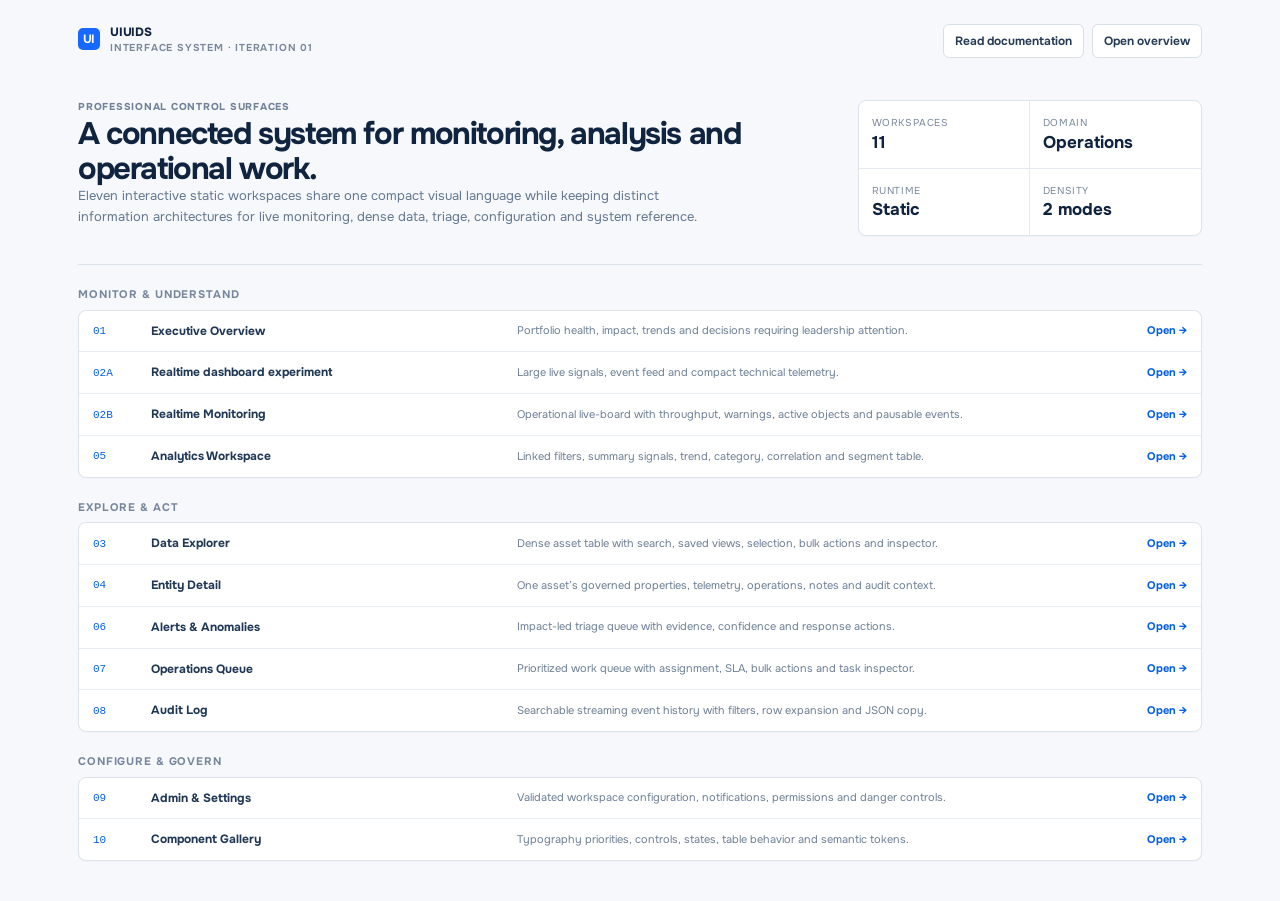
==== commit de833eb6: "Rename product heading to UIUIDS" ====
--- a/index.html
+++ b/index.html
@@ -3,7 +3,7 @@
 <head>
   <meta charset="utf-8">
   <meta name="viewport" content="width=device-width,initial-scale=1">
-  <title>Ops Intelligence · Interface System</title>
+  <title>UIUIDS · Interface System</title>
   <link rel="stylesheet" href="assets/css/tokens.css">
   <link rel="stylesheet" href="assets/css/base.css">
   <link rel="stylesheet" href="assets/css/experimental-realtime.css">
@@ -14,7 +14,7 @@
 <body class="exp-body workspace-body">
   <main class="catalog-main">
     <header class="catalog-header">
-      <div class="catalog-brand"><b class="catalog-brand-mark">OI</b><span>Ops Intelligence<small>Interface system · iteration 01</small></span></div>
+      <div class="catalog-brand"><b class="catalog-brand-mark">UI</b><span>UIUIDS<small>Interface system · iteration 01</small></span></div>
       <div class="catalog-header-actions"><a class="ws-btn" href="README.md">Read documentation</a><a class="ws-btn ws-btn-primary" href="pages/overview.html">Open overview</a></div>
     </header>
     <section class="ws-catalog-intro">
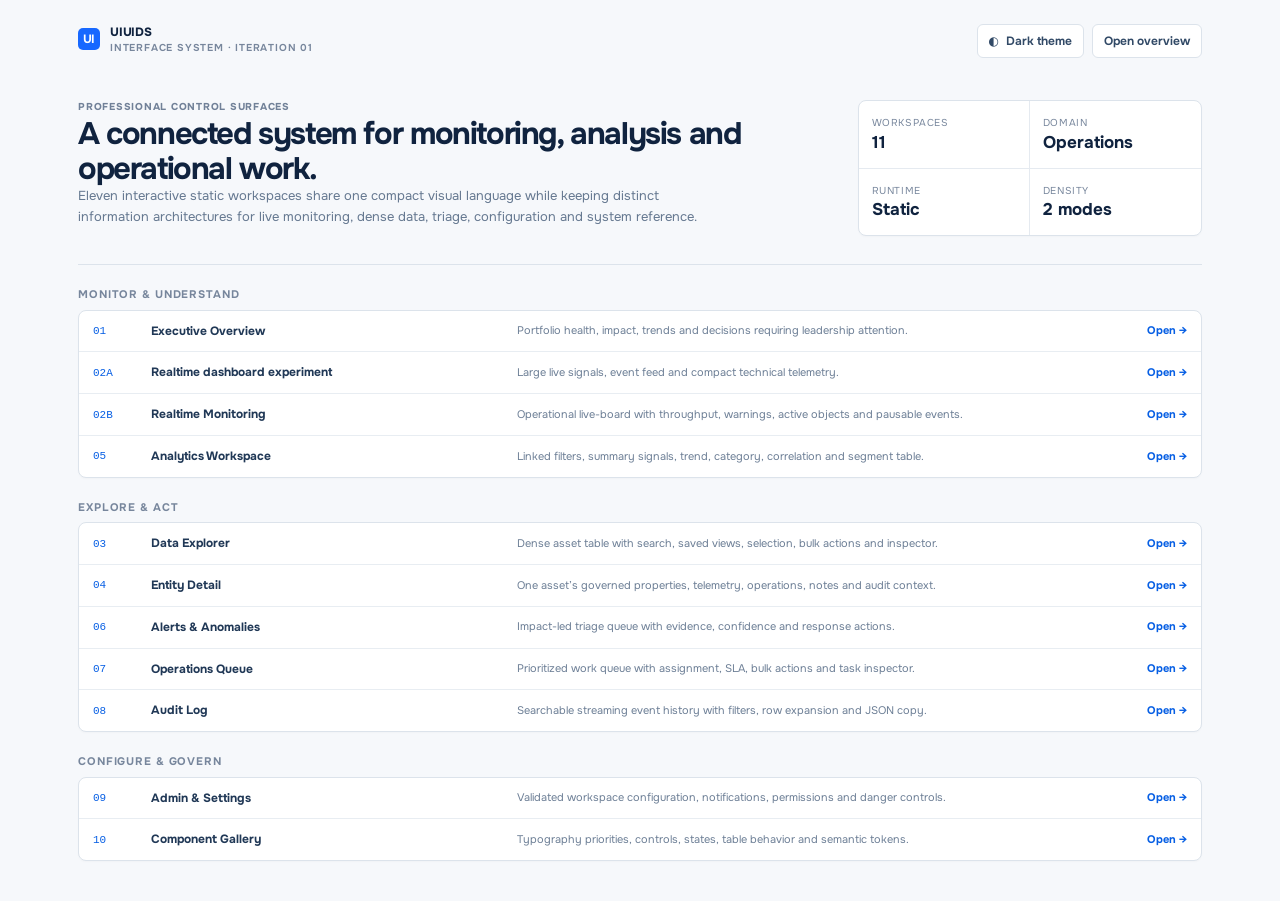
==== commit 59868e7a: "Add extensible color schemes and dark theme" ====
--- a/index.html
+++ b/index.html
@@ -4,18 +4,20 @@
   <meta charset="utf-8">
   <meta name="viewport" content="width=device-width,initial-scale=1">
   <title>UIUIDS · Interface System</title>
+  <script>document.documentElement.dataset.theme=localStorage.getItem('uitheme')||((matchMedia('(prefers-color-scheme: dark)').matches)?'dark':'light');</script>
   <link rel="stylesheet" href="assets/css/tokens.css">
   <link rel="stylesheet" href="assets/css/base.css">
   <link rel="stylesheet" href="assets/css/experimental-realtime.css">
   <link rel="stylesheet" href="assets/css/experimental-typography.css">
   <link rel="stylesheet" href="assets/css/workspace-pages.css">
   <link rel="stylesheet" href="assets/css/system-contract.css">
+  <script defer src="assets/js/system-contract.js"></script>
 </head>
 <body class="exp-body workspace-body">
   <main class="catalog-main">
     <header class="catalog-header">
       <div class="catalog-brand"><b class="catalog-brand-mark">UI</b><span>UIUIDS<small>Interface system · iteration 01</small></span></div>
-      <div class="catalog-header-actions"><a class="ws-btn" href="README.md">Read documentation</a><a class="ws-btn ws-btn-primary" href="pages/overview.html">Open overview</a></div>
+      <div class="catalog-header-actions"><button class="ws-btn" type="button" data-theme-toggle aria-pressed="false"><span data-theme-icon aria-hidden="true">◐</span><span data-theme-label>Dark theme</span></button><a class="ws-btn ws-btn-primary" href="pages/overview.html">Open overview</a></div>
     </header>
     <section class="ws-catalog-intro">
       <div><div class="ws-eyebrow">Professional control surfaces</div><h1>A connected system for monitoring, analysis and operational work.</h1><p>Eleven interactive static workspaces share one compact visual language while keeping distinct information architectures for live monitoring, dense data, triage, configuration and system reference.</p></div>
--- a/assets/css/system-contract.css
+++ b/assets/css/system-contract.css
@@ -1,4 +1,5 @@
 @import url("https://fonts.googleapis.com/css2?family=Onest:wght@400;500;600;700;800&display=optional");
+@import url("themes.css");
 
 /*
  * Canonical cross-screen contract.
@@ -7,16 +8,16 @@
  */
 :root{
  --font:"Onest",ui-sans-serif,system-ui,-apple-system,BlinkMacSystemFont,"Segoe UI",sans-serif;
- --ui-canvas:#f6f8fb;
- --ui-surface:#fff;
- --ui-surface-muted:#f8fafc;
- --ui-line:#dce3eb;
- --ui-line-soft:#e8edf2;
- --ui-ink:#10233f;
- --ui-copy:#314966;
- --ui-muted:#718198;
- --ui-blue:#1768ff;
- --ui-blue-soft:#eaf2ff;
+ --ui-canvas:var(--scheme-canvas);
+ --ui-surface:var(--scheme-sidebar);
+ --ui-surface-muted:var(--scheme-surface-muted);
+ --ui-line:var(--scheme-border);
+ --ui-line-soft:var(--scheme-border-soft);
+ --ui-ink:var(--scheme-text);
+ --ui-copy:var(--scheme-text-secondary);
+ --ui-muted:var(--scheme-text-muted);
+ --ui-blue:var(--scheme-accent);
+ --ui-blue-soft:var(--scheme-accent-soft);
  --ui-sidebar:214px;
  --ui-sidebar-rail:74px;
  --ui-page-x:28px;
@@ -54,51 +55,55 @@
 .ui-brand-copy{display:grid;gap:1px;font-size:12px;font-weight:800;letter-spacing:-.01em;line-height:1.2}
 .ui-brand-copy small{color:var(--ui-muted);font-size:var(--ui-micro);font-weight:650;letter-spacing:.065em;text-transform:uppercase}
 .ui-nav-section{margin-top:8px}
-.ui-nav-label{padding:7px 10px 5px;color:#8794a6;font-size:var(--ui-micro);font-weight:750;letter-spacing:.085em;text-transform:uppercase}
+.ui-nav-label{padding:7px 10px 5px;color:var(--scheme-text-faint);font-size:var(--ui-micro);font-weight:750;letter-spacing:.085em;text-transform:uppercase}
 .ui-nav-list{display:grid;gap:2px}
-.ui-nav-link{display:flex;align-items:center;gap:10px;min-height:34px;padding:0 9px;border-radius:var(--ui-radius-sm);color:#516078;text-decoration:none;font-size:12px;font-weight:600;white-space:nowrap}
-.ui-nav-link:hover{background:#f3f6fa;color:var(--ui-ink)}
-.ui-nav-link[aria-current="page"]{background:var(--ui-blue-soft);color:#075fe4;font-weight:700}
-.ui-nav-icon{display:grid;place-items:center;width:17px;height:17px;flex:0 0 17px;color:#60738d}
+.ui-nav-link{display:flex;align-items:center;gap:10px;min-height:34px;padding:0 9px;border-radius:var(--ui-radius-sm);color:var(--scheme-text-secondary);text-decoration:none;font-size:12px;font-weight:600;white-space:nowrap}
+.ui-nav-link:hover{background:var(--scheme-surface-hover);color:var(--ui-ink)}
+.ui-nav-link[aria-current="page"]{background:var(--ui-blue-soft);color:var(--ui-blue);font-weight:700}
+.ui-nav-icon{display:grid;place-items:center;width:17px;height:17px;flex:0 0 17px;color:var(--scheme-text-muted)}
 .ui-nav-icon svg{display:block;width:16px;height:16px;fill:none;stroke:currentColor;stroke-width:1.7;stroke-linecap:round;stroke-linejoin:round}
 .ui-nav-link[aria-current="page"] .ui-nav-icon{color:var(--ui-blue)}
-.ui-profile{display:grid;grid-template-columns:30px minmax(0,1fr) 22px;align-items:center;gap:9px;margin-top:auto;padding:13px 8px 1px;border-top:1px solid var(--ui-line-soft)}
-.ui-avatar{display:grid;place-items:center;width:30px;height:30px;border-radius:50%;background:#26364b;color:#fff;font-size:10px;font-weight:750}
+.ui-theme-toggle{display:flex;align-items:center;gap:9px;min-height:32px;margin-top:auto;padding:0 9px;border:1px solid transparent;border-radius:var(--ui-radius-sm);background:transparent;color:var(--scheme-text-secondary);font-size:11px;font-weight:650;text-align:left;cursor:pointer}
+.ui-theme-toggle:hover{background:var(--scheme-surface-hover);color:var(--ui-ink)}
+.ui-theme-toggle:focus-visible{outline:3px solid var(--scheme-focus);outline-offset:1px}
+.ui-theme-icon{display:grid;place-items:center;width:17px;height:17px;flex:0 0 17px;color:var(--ui-blue);font-size:14px}
+.ui-profile{display:grid;grid-template-columns:30px minmax(0,1fr) 22px;align-items:center;gap:9px;margin-top:9px;padding:13px 8px 1px;border-top:1px solid var(--ui-line-soft)}
+.ui-avatar{display:grid;place-items:center;width:30px;height:30px;border-radius:50%;background:var(--scheme-text-secondary);color:var(--scheme-canvas);font-size:10px;font-weight:750}
 .ui-profile-copy{display:grid;gap:1px;min-width:0}
-.ui-profile-copy b{overflow:hidden;color:#263b56;font-size:11px;text-overflow:ellipsis;white-space:nowrap}
+.ui-profile-copy b{overflow:hidden;color:var(--ui-ink);font-size:11px;text-overflow:ellipsis;white-space:nowrap}
 .ui-profile-copy small{color:var(--ui-muted);font-size:10px}
-.ui-profile button{display:grid;place-items:center;width:22px;height:22px;padding:0;border:0;background:transparent;color:#718198;font-size:12px}
+.ui-profile button{display:grid;place-items:center;width:22px;height:22px;padding:0;border:0;background:transparent;color:var(--ui-muted);font-size:12px}
 
 /* The only runtime page-header hierarchy. */
 .ui-page-header{display:flex;align-items:flex-start;justify-content:space-between;gap:24px;min-height:62px;margin-bottom:var(--ui-header-gap)}
 .ui-title-row{display:flex;gap:10px;align-items:flex-start;min-width:0}
 .ui-page-heading{min-width:0}
-.ui-eyebrow{margin:0 0 4px;color:#718198;font-size:var(--ui-micro);font-weight:750;letter-spacing:.075em;line-height:1.3;text-transform:uppercase}
+.ui-eyebrow{margin:0 0 4px;color:var(--ui-muted);font-size:var(--ui-micro);font-weight:750;letter-spacing:.075em;line-height:1.3;text-transform:uppercase}
 .ui-page-title{margin:0;color:var(--ui-ink);font-size:var(--ui-page-title);font-weight:770;letter-spacing:-.035em;line-height:1.2}
-.ui-page-subtitle{display:block;margin:5px 0 0;color:#6b7c94;font-size:var(--ui-body);line-height:1.4}
+.ui-page-subtitle{display:block;margin:5px 0 0;color:var(--ui-muted);font-size:var(--ui-body);line-height:1.4}
 .ui-header-actions{display:flex;align-items:center;justify-content:flex-end;gap:8px;flex-wrap:wrap}
 
 /* Content-level label aliases; they do not own shell geometry. */
-.exp-eyebrow,.ws-eyebrow{margin:0 0 4px;color:#718198;font-size:var(--ui-micro);font-weight:750;letter-spacing:.075em;line-height:1.3;text-transform:uppercase}
+.exp-eyebrow,.ws-eyebrow{margin:0 0 4px;color:var(--ui-muted);font-size:var(--ui-micro);font-weight:750;letter-spacing:.075em;line-height:1.3;text-transform:uppercase}
 
 /* One control scale: 34px primary, 30px supporting. */
 .ui-header-actions select,.ui-header-actions .exp-button,.ui-header-actions .exp-icon-button,
 .ws-btn,.ws-select,.ws-input{
- min-height:var(--ui-control);height:var(--ui-control);border:1px solid #d7dfe9;border-radius:var(--ui-radius-sm);
- background:#fff;color:#263b56;font-size:var(--ui-body);font-weight:650;
+ min-height:var(--ui-control);height:var(--ui-control);border:1px solid var(--scheme-border);border-radius:var(--ui-radius-sm);
+ background:var(--scheme-control);color:var(--scheme-text-secondary);font-size:var(--ui-body);font-weight:650;
 }
 .ui-header-actions select,.ws-select{padding-inline:10px 30px}
 .ui-header-actions .exp-button,.ws-btn{padding-inline:11px}
 .ui-header-actions .exp-icon-button,.ws-icon-btn{width:var(--ui-control);padding:0}
-.ui-header-actions .ui-button-primary{border-color:#253649;background:#253649;color:#fff}
-.ui-header-actions .ui-button-primary:hover{border-color:#17283a;background:#17283a;color:#fff}
-.ui-header-actions .ui-button-quiet{border-color:transparent;background:transparent;color:#60738d}
-.ui-header-actions .ui-button-quiet:hover{border-color:transparent;background:#eef3f8;color:#263b56}
+.ui-header-actions .ui-button-primary{border-color:var(--ui-blue);background:var(--ui-blue);color:#fff}
+.ui-header-actions .ui-button-primary:hover{border-color:var(--scheme-accent-hover);background:var(--scheme-accent-hover);color:#fff}
+.ui-header-actions .ui-button-quiet{border-color:transparent;background:transparent;color:var(--ui-muted)}
+.ui-header-actions .ui-button-quiet:hover{border-color:transparent;background:var(--scheme-surface-hover);color:var(--ui-ink)}
 .ws-control-sm,.explorer-command select,.explorer-command .exp-button,.queue-command select,.queue-command .exp-button,
 .queue-pagination .exp-button,.queue-bulk .exp-button,.inspector-actions .exp-button,.queue-inspector-actions button{
  min-height:var(--ui-control-sm);height:var(--ui-control-sm);font-size:var(--ui-meta);border-radius:5px;
 }
-.exp-button:hover,.exp-icon-button:hover,.ws-btn:hover{border-color:#aebdce;background:#f8fafc}
+.exp-button:hover,.exp-icon-button:hover,.ws-btn:hover{border-color:var(--scheme-border-strong);background:var(--scheme-control-hover)}
 
 /* Reusable surfaces share chrome, not composition. */
 .exp-card,.ws-surface,.ws-signal-strip,.ws-summary-line,.ws-entity-hero,.explorer-workspace,.queue-workspace,.queue-signal-strip,
@@ -120,14 +125,14 @@
 
 /* Table scale remains dense and predictable. */
 .ws-table,.explorer-table,.queue-table{font-size:var(--ui-body)}
-.ws-table th,.explorer-table th,.queue-table th{height:36px;padding-block:0;background:#f8fafc;color:#65758b;font-size:var(--ui-micro);letter-spacing:.05em}
-.ws-table td,.explorer-table td,.queue-table td{height:var(--ui-row);padding-block:6px;border-bottom-color:#edf0f4;font-size:var(--ui-body)}
+.ws-table th,.explorer-table th,.queue-table th{height:36px;padding-block:0;background:var(--scheme-surface-muted);color:var(--ui-muted);font-size:var(--ui-micro);letter-spacing:.05em}
+.ws-table td,.explorer-table td,.queue-table td{height:var(--ui-row);padding-block:6px;border-bottom-color:var(--ui-line-soft);font-size:var(--ui-body)}
 .ws-table a,.explorer-asset-link,.queue-task-link{font-size:var(--ui-body)}
 
 /* Visualization chrome follows the same evidence scale. */
 .ws-chart text,.exp-chart .axis-label{font-size:var(--ui-micro)}
 .ws-question,.ws-chart-readout,.exp-chart-foot{font-size:var(--ui-meta)}
-.ws-chart .grid,.exp-chart .grid{stroke:#e5eaf1}
+.ws-chart .grid,.exp-chart .grid{stroke:var(--scheme-chart-grid)}
 .ws-chart .line,.exp-chart .series{stroke:var(--ui-blue);stroke-width:2}
 
 html[data-density="compact"],body[data-density="compact"]{--ui-row:34px;--ui-page-y:20px;--ui-header-gap:14px}
@@ -140,8 +145,8 @@
 @media(max-width:1100px) and (min-width:761px){
  .ui-shell{grid-template-columns:var(--ui-sidebar-rail) minmax(0,1fr)}
  .ui-sidebar{padding-inline:10px}
- .ui-brand{justify-content:center;padding-inline:0}.ui-brand-copy,.ui-nav-label,.ui-nav-link span:last-child,.ui-profile-copy{display:none}
- .ui-nav-link{justify-content:center;padding:0}.ui-profile{grid-template-columns:1fr;padding-inline:0}.ui-avatar{margin:auto}.ui-profile button{display:none}
+ .ui-brand{justify-content:center;padding-inline:0}.ui-brand-copy,.ui-nav-label,.ui-nav-link span:last-child,.ui-profile-copy,.ui-theme-toggle span:last-child{display:none}
+ .ui-nav-link,.ui-theme-toggle{justify-content:center;padding:0}.ui-profile{grid-template-columns:1fr;padding-inline:0}.ui-avatar{margin:auto}.ui-profile button{display:none}
 }
 
 @media(max-width:760px){
@@ -149,7 +154,7 @@
  .ui-shell{display:block}.ui-main{padding:var(--ui-page-y) var(--ui-page-x) 36px}
  .ui-sidebar{position:fixed;left:0;top:0;width:min(286px,86vw);height:100vh;padding:18px 14px;transform:translateX(-105%);transition:transform var(--motion);box-shadow:16px 0 40px rgba(20,31,45,.16);border-bottom:0}
  .ui-sidebar.open{transform:none}
- .ui-mobile-menu{display:inline-grid;place-items:center;flex:0 0 auto;width:34px;height:34px;padding:0;border:1px solid #d7dfe9;border-radius:6px;background:#fff;color:#263b56;font-size:14px}
+ .ui-mobile-menu{display:inline-grid;place-items:center;flex:0 0 auto;width:34px;height:34px;padding:0;border:1px solid var(--scheme-border);border-radius:6px;background:var(--scheme-control);color:var(--scheme-text-secondary);font-size:14px}
  .ui-page-header{display:grid;gap:12px}.ui-header-actions{justify-content:flex-start}
 }
 
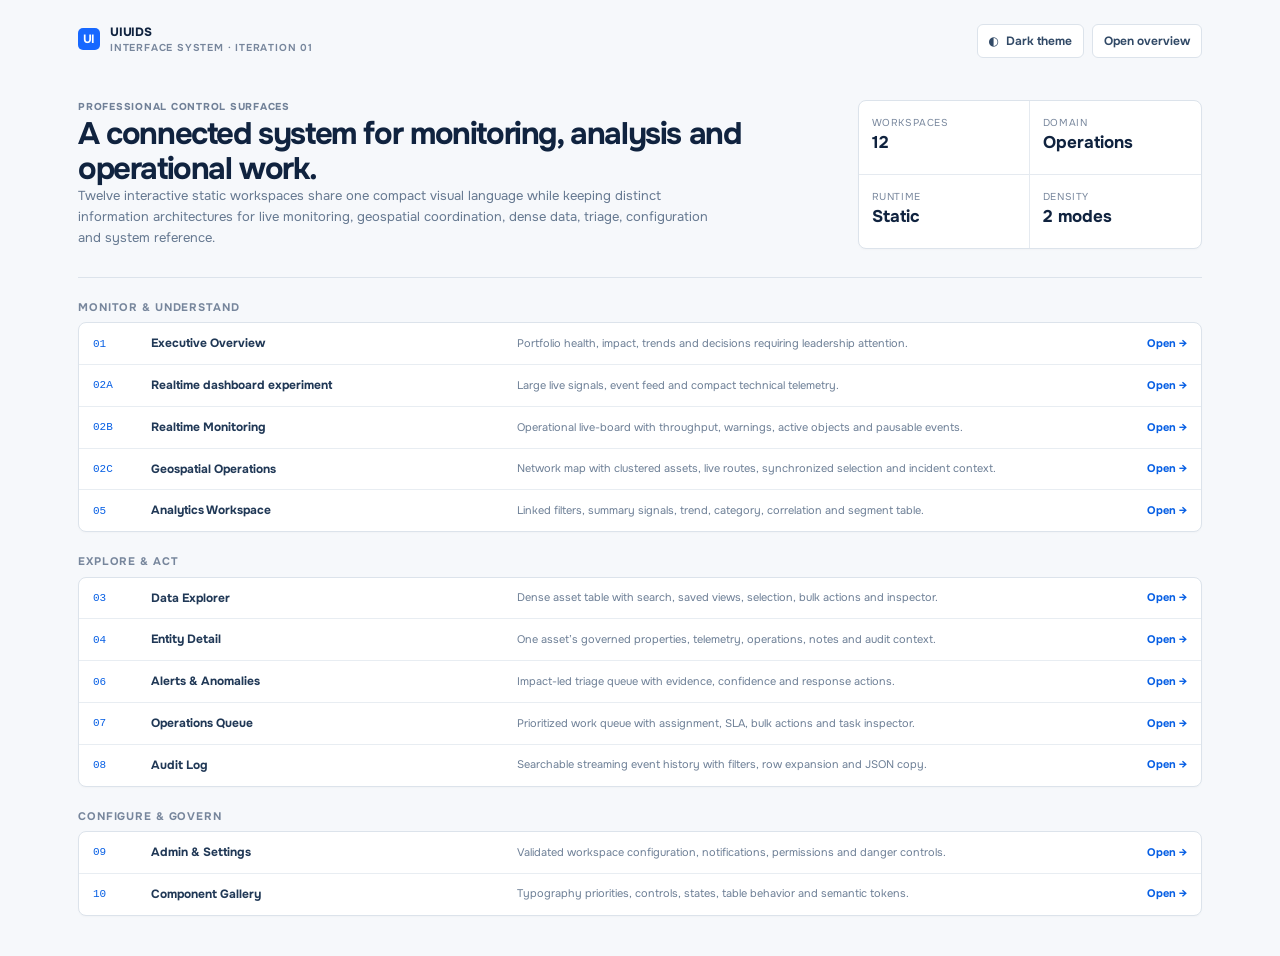
==== commit 55da26fd: "Add geospatial operations workspace" ====
--- a/index.html
+++ b/index.html
@@ -4,7 +4,7 @@
   <meta charset="utf-8">
   <meta name="viewport" content="width=device-width,initial-scale=1">
   <title>UIUIDS · Interface System</title>
-  <script>document.documentElement.dataset.theme=localStorage.getItem('uitheme')||((matchMedia('(prefers-color-scheme: dark)').matches)?'dark':'light');</script>
+  <script>document.documentElement.dataset.theme=localStorage.getItem('uitheme')||'light';</script>
   <link rel="stylesheet" href="assets/css/tokens.css">
   <link rel="stylesheet" href="assets/css/base.css">
   <link rel="stylesheet" href="assets/css/experimental-realtime.css">
@@ -20,13 +20,14 @@
       <div class="catalog-header-actions"><button class="ws-btn" type="button" data-theme-toggle aria-pressed="false"><span data-theme-icon aria-hidden="true">◐</span><span data-theme-label>Dark theme</span></button><a class="ws-btn ws-btn-primary" href="pages/overview.html">Open overview</a></div>
     </header>
     <section class="ws-catalog-intro">
-      <div><div class="ws-eyebrow">Professional control surfaces</div><h1>A connected system for monitoring, analysis and operational work.</h1><p>Eleven interactive static workspaces share one compact visual language while keeping distinct information architectures for live monitoring, dense data, triage, configuration and system reference.</p></div>
-      <div class="ws-catalog-facts"><div class="ws-catalog-fact"><span>Workspaces</span><b>11</b></div><div class="ws-catalog-fact"><span>Domain</span><b>Operations</b></div><div class="ws-catalog-fact"><span>Runtime</span><b>Static</b></div><div class="ws-catalog-fact"><span>Density</span><b>2 modes</b></div></div>
+      <div><div class="ws-eyebrow">Professional control surfaces</div><h1>A connected system for monitoring, analysis and operational work.</h1><p>Twelve interactive static workspaces share one compact visual language while keeping distinct information architectures for live monitoring, geospatial coordination, dense data, triage, configuration and system reference.</p></div>
+      <div class="ws-catalog-facts"><div class="ws-catalog-fact"><span>Workspaces</span><b>12</b></div><div class="ws-catalog-fact"><span>Domain</span><b>Operations</b></div><div class="ws-catalog-fact"><span>Runtime</span><b>Static</b></div><div class="ws-catalog-fact"><span>Density</span><b>2 modes</b></div></div>
     </section>
     <section class="ws-catalog-group"><h2>Monitor &amp; understand</h2><div class="ws-catalog-list">
       <a class="ws-catalog-row" href="pages/overview.html"><span class="ws-catalog-index">01</span><strong>Executive Overview</strong><p>Portfolio health, impact, trends and decisions requiring leadership attention.</p><em>Open →</em></a>
       <a class="ws-catalog-row" href="pages/experimental-realtime.html"><span class="ws-catalog-index">02A</span><strong>Realtime dashboard experiment</strong><p>Large live signals, event feed and compact technical telemetry.</p><em>Open →</em></a>
       <a class="ws-catalog-row" href="pages/monitoring.html"><span class="ws-catalog-index">02B</span><strong>Realtime Monitoring</strong><p>Operational live-board with throughput, warnings, active objects and pausable events.</p><em>Open →</em></a>
+      <a class="ws-catalog-row" href="pages/geospatial.html"><span class="ws-catalog-index">02C</span><strong>Geospatial Operations</strong><p>Network map with clustered assets, live routes, synchronized selection and incident context.</p><em>Open →</em></a>
       <a class="ws-catalog-row" href="pages/analytics.html"><span class="ws-catalog-index">05</span><strong>Analytics Workspace</strong><p>Linked filters, summary signals, trend, category, correlation and segment table.</p><em>Open →</em></a>
     </div></section>
     <section class="ws-catalog-group"><h2>Explore &amp; act</h2><div class="ws-catalog-list">
